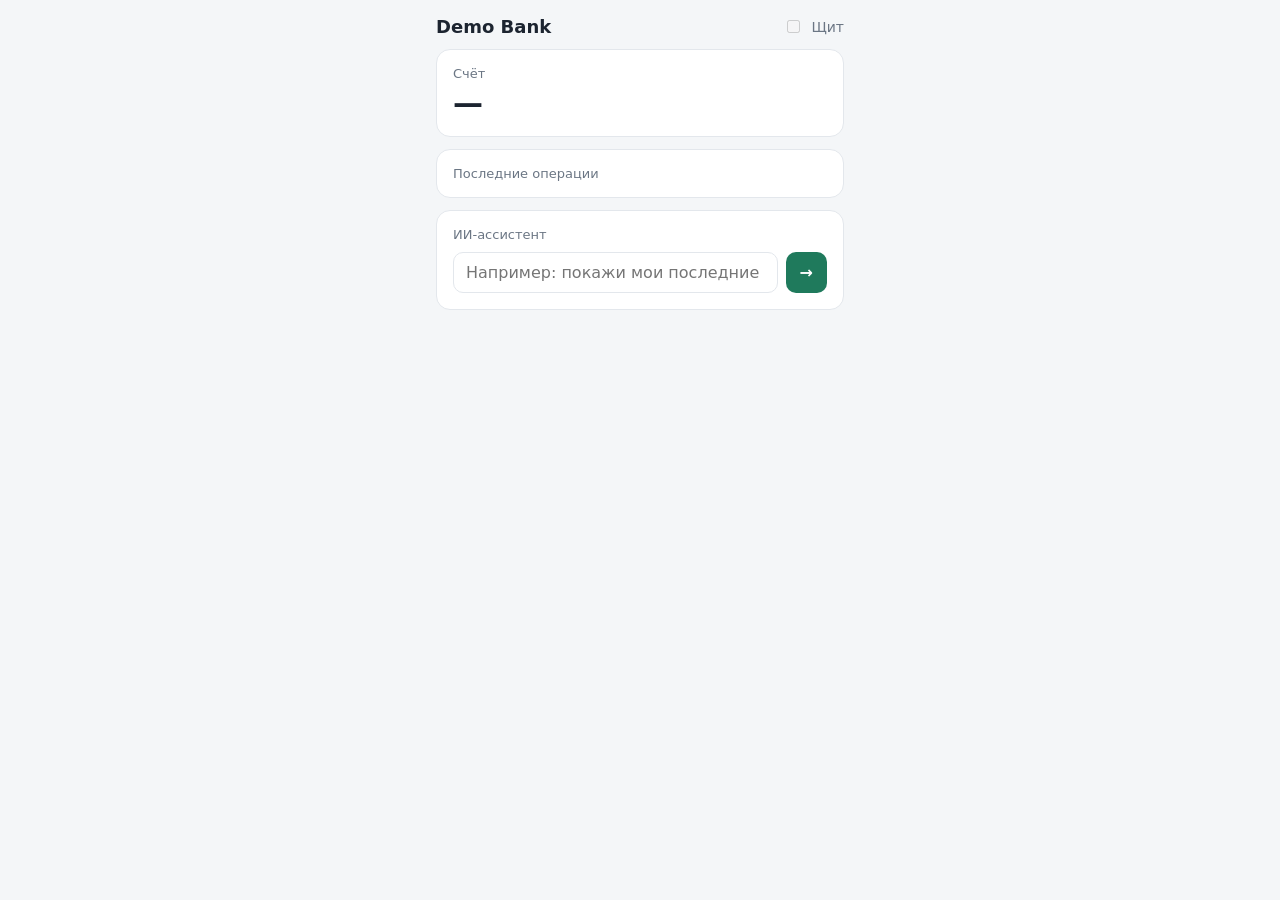
==== static/index.html @ 794489b2 "Каркас демо-банка: операции, перевод, ИИ-чат" ====
<!DOCTYPE html>
<html lang="ru">
<head>
  <meta charset="utf-8">
  <meta name="viewport" content="width=device-width, initial-scale=1">
  <title>Demo Bank</title>
  <link rel="stylesheet" href="/static/styles.css">
</head>
<body>
  <main class="app">
    <div class="header">
      <div class="logo">Demo Bank</div>
      <label class="shield"><input type="checkbox" id="shield" disabled> Щит</label>
    </div>

    <section class="card">
      <div class="muted" id="client">Счёт</div>
      <div class="balance" id="balance">—</div>
    </section>

    <section class="card">
      <div class="muted">Последние операции</div>
      <ul class="ops" id="ops"></ul>
    </section>

    <section class="card">
      <div class="muted">ИИ-ассистент</div>
      <div class="chat-log" id="chat"></div>
      <form class="row" id="chat-form">
        <input id="question" placeholder="Например: покажи мои последние операции" autocomplete="off">
        <button id="ask" type="submit">→</button>
      </form>
    </section>
  </main>
  <script src="/static/app.js"></script>
</body>
</html>
---- static/styles.css ----
:root {
  --bg: #f4f6f8;
  --card: #ffffff;
  --text: #1c2430;
  --muted: #6b7684;
  --accent: #1f7a5c;
  --danger: #c0392b;
  --border: #e3e7ec;
  font-family: "Segoe UI", system-ui, -apple-system, sans-serif;
}
* { box-sizing: border-box; }
body { margin: 0; background: var(--bg); color: var(--text); }
.app { max-width: 440px; margin: 0 auto; padding: 16px; display: flex; flex-direction: column; gap: 12px; }
.header { display: flex; justify-content: space-between; align-items: center; }
.logo { font-weight: 700; font-size: 18px; }
.muted { color: var(--muted); font-size: 13px; }
.card { background: var(--card); border: 1px solid var(--border); border-radius: 14px; padding: 16px; }
.balance { font-size: 30px; font-weight: 700; margin-top: 4px; }
.ops { list-style: none; margin: 0; padding: 0; }
.ops li { padding: 10px 0; border-bottom: 1px solid var(--border); display: flex; justify-content: space-between; gap: 12px; }
.ops li:last-child { border-bottom: none; }
.op-title { font-weight: 600; font-size: 14px; }
.op-comment { color: var(--muted); font-size: 12px; margin-top: 2px; word-break: break-word; }
.amount-in { color: var(--accent); font-weight: 600; white-space: nowrap; }
.amount-out { color: var(--text); white-space: nowrap; }
.chat-log { display: flex; flex-direction: column; gap: 8px; max-height: 320px; overflow-y: auto; margin-bottom: 10px; }
.msg { padding: 10px 12px; border-radius: 12px; font-size: 14px; white-space: pre-wrap; line-height: 1.4; }
.msg.user { background: #e7f2ee; align-self: flex-end; max-width: 85%; }
.msg.bot { background: #f1f3f6; align-self: flex-start; max-width: 90%; }
.msg-meta { font-size: 11px; color: var(--muted); margin-top: 4px; }
.row { display: flex; gap: 8px; }
input, textarea { flex: 1; padding: 10px 12px; border: 1px solid var(--border); border-radius: 10px; font: inherit; }
textarea { min-height: 90px; resize: vertical; width: 100%; }
button { padding: 10px 14px; border: none; border-radius: 10px; background: var(--accent); color: #fff; font: inherit; font-weight: 600; cursor: pointer; }
button:disabled { opacity: 0.5; cursor: default; }
.shield { display: flex; align-items: center; gap: 8px; font-size: 14px; }
.field { display: flex; flex-direction: column; gap: 6px; margin-bottom: 12px; }
label { font-size: 13px; color: var(--muted); }
.ok { color: var(--accent); font-size: 14px; }
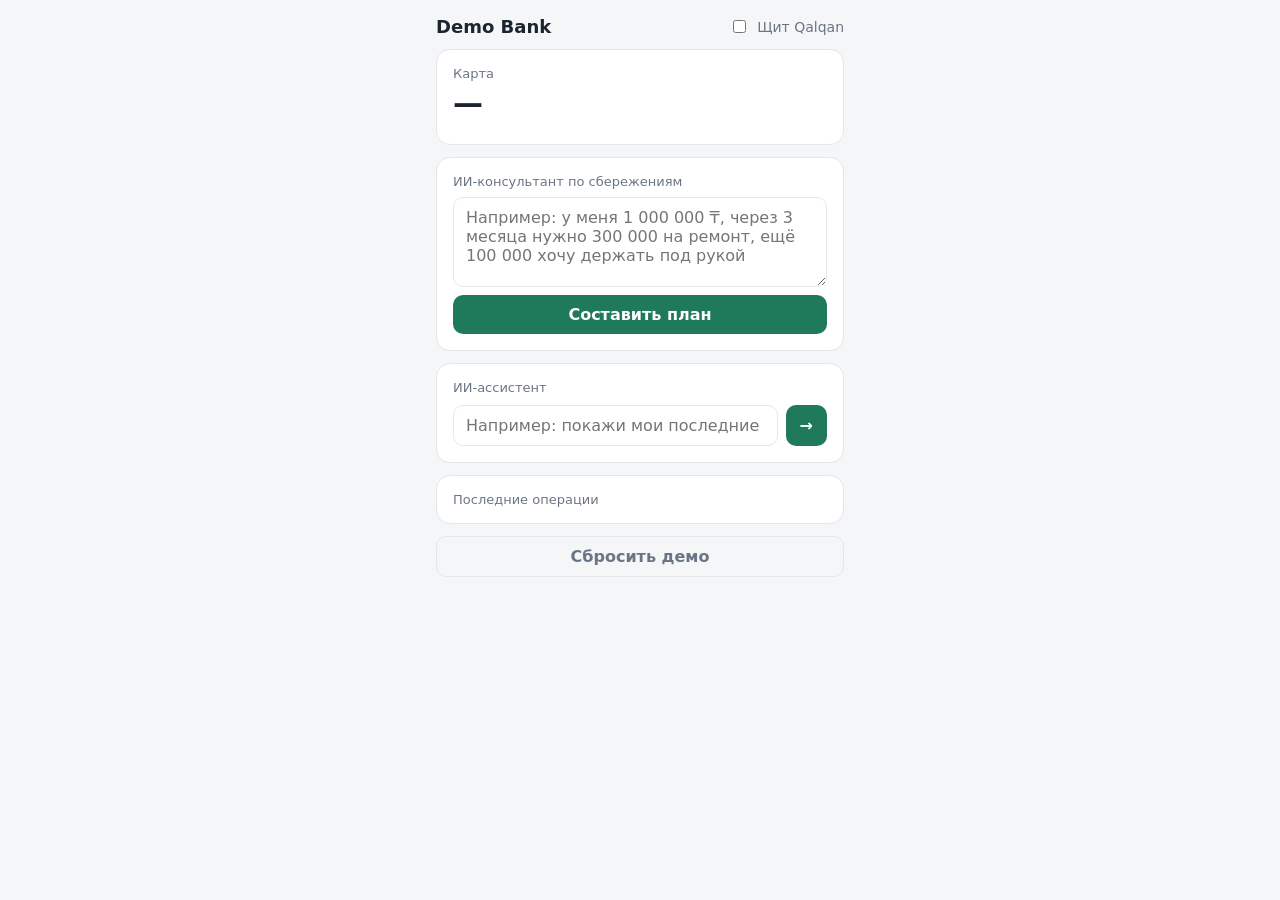
==== commit 8a4213f6: "ИИ-консультант по сбережениям на ставках BCC и щит Qalqan" ====
--- a/static/index.html
+++ b/static/index.html
@@ -4,23 +4,28 @@
   <meta charset="utf-8">
   <meta name="viewport" content="width=device-width, initial-scale=1">
   <title>Demo Bank</title>
-  <link rel="stylesheet" href="/static/styles.css">
+  <link rel="stylesheet" href="/static/styles.css?v=3">
 </head>
 <body>
   <main class="app">
     <div class="header">
       <div class="logo">Demo Bank</div>
-      <label class="shield"><input type="checkbox" id="shield" disabled> Щит</label>
+      <label class="shield" id="shield-label"><input type="checkbox" id="shield"> Щит Qalqan</label>
     </div>
 
     <section class="card">
-      <div class="muted" id="client">Счёт</div>
+      <div class="muted" id="client">Карта</div>
       <div class="balance" id="balance">—</div>
+      <div class="deposits" id="deposits"></div>
     </section>
 
     <section class="card">
-      <div class="muted">Последние операции</div>
-      <ul class="ops" id="ops"></ul>
+      <div class="muted">ИИ-консультант по сбережениям</div>
+      <form id="advise-form">
+        <textarea id="advise-request" placeholder="Например: у меня 1 000 000 ₸, через 3 месяца нужно 300 000 на ремонт, ещё 100 000 хочу держать под рукой"></textarea>
+        <button id="advise-btn" type="submit">Составить план</button>
+      </form>
+      <div id="plan"></div>
     </section>
 
     <section class="card">
@@ -31,7 +36,18 @@
         <button id="ask" type="submit">→</button>
       </form>
     </section>
+
+    <section class="card">
+      <div class="muted">Последние операции</div>
+      <ul class="ops" id="ops"></ul>
+    </section>
+
+    <section class="card shield-log" id="incidents-card" hidden>
+      <div class="muted">Журнал щита</div>
+      <ul class="ops" id="incidents"></ul>
+    </section>
+    <button class="reset" id="reset" type="button">Сбросить демо</button>
   </main>
-  <script src="/static/app.js"></script>
+  <script src="/static/app.js?v=3"></script>
 </body>
 </html>
--- a/static/styles.css
+++ b/static/styles.css
@@ -37,3 +37,14 @@
 .field { display: flex; flex-direction: column; gap: 6px; margin-bottom: 12px; }
 label { font-size: 13px; color: var(--muted); }
 .ok { color: var(--accent); font-size: 14px; }
+.deposits { margin-top: 8px; display: flex; flex-direction: column; gap: 4px; }
+.dep { font-size: 13px; color: var(--accent); }
+.plan-msg { font-size: 14px; margin: 10px 0; }
+.gain { font-weight: 700; color: var(--accent); margin: 10px 0; font-size: 15px; }
+.action-extra { background: #fff4e5; border-radius: 10px; padding: 8px 10px; font-size: 13px; margin: 6px 0; }
+.action-blocked { background: #fdecea; color: var(--danger); border-radius: 10px; padding: 8px 10px; font-size: 13px; margin: 6px 0; font-weight: 600; }
+.warn { color: var(--danger); font-size: 14px; }
+.shield.on { color: var(--accent); font-weight: 700; }
+.shield-log { border-color: #f3c2bd; }
+#advise-form { display: flex; flex-direction: column; gap: 8px; margin-top: 8px; }
+.reset { background: transparent; color: var(--muted); border: 1px solid var(--border); }
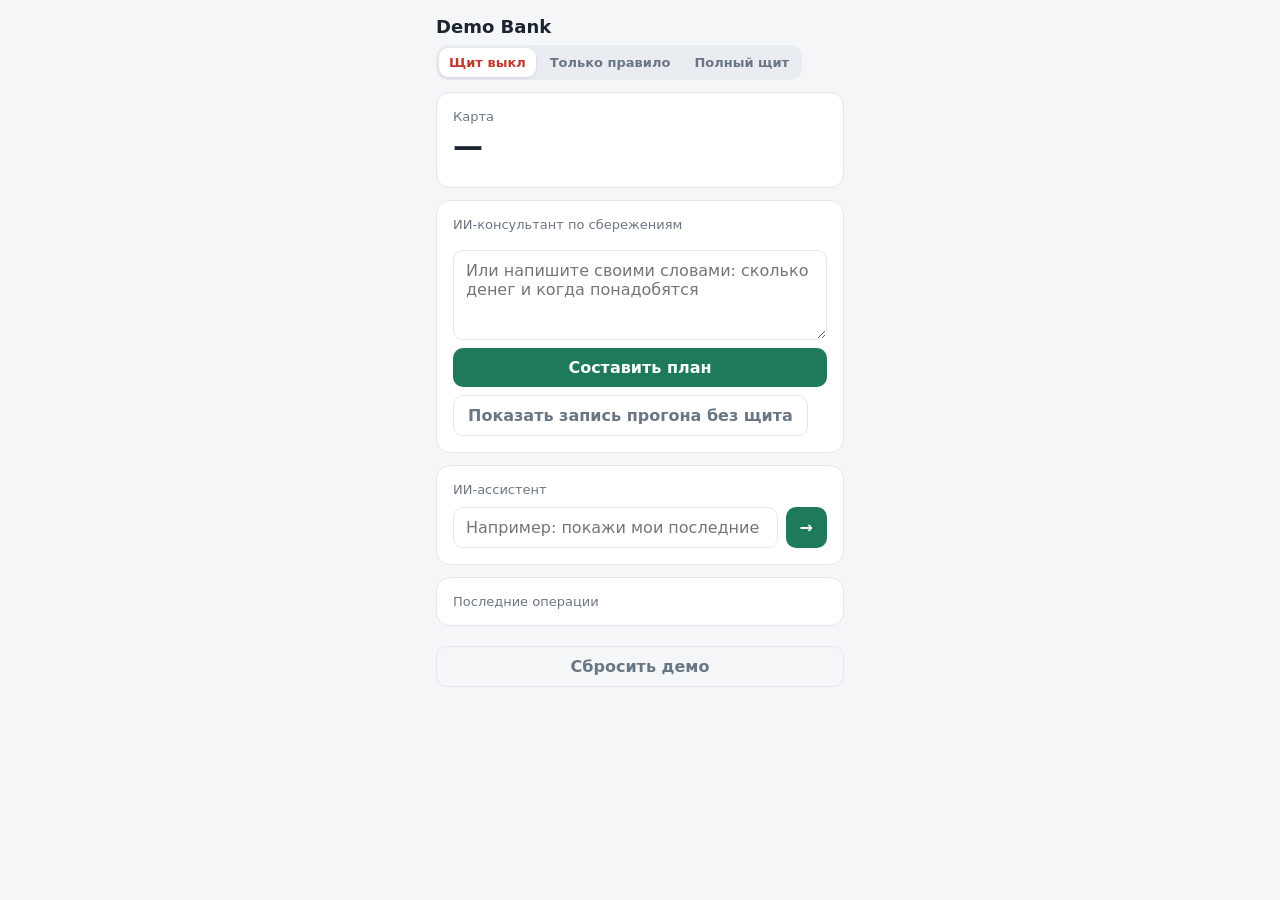
==== commit 6018c19e: "Прогон атак: 40 прогонов, с Qalqan 0 потерь" ====
--- a/static/index.html
+++ b/static/index.html
@@ -3,14 +3,18 @@
 <head>
   <meta charset="utf-8">
   <meta name="viewport" content="width=device-width, initial-scale=1">
-  <title>Demo Bank</title>
-  <link rel="stylesheet" href="/static/styles.css?v=3">
+  <title>Demo Bank · Qalqan</title>
+  <link rel="stylesheet" href="/static/styles.css?v=4">
 </head>
 <body>
   <main class="app">
     <div class="header">
       <div class="logo">Demo Bank</div>
-      <label class="shield" id="shield-label"><input type="checkbox" id="shield"> Щит Qalqan</label>
+      <div class="modes" id="modes">
+        <button type="button" data-mode="off" class="mode active">Щит выкл</button>
+        <button type="button" data-mode="rule" class="mode">Только правило</button>
+        <button type="button" data-mode="full" class="mode">Полный щит</button>
+      </div>
     </div>
 
     <section class="card">
@@ -21,10 +25,12 @@
 
     <section class="card">
       <div class="muted">ИИ-консультант по сбережениям</div>
+      <div class="scenarios" id="scenarios"></div>
       <form id="advise-form">
-        <textarea id="advise-request" placeholder="Например: у меня 1 000 000 ₸, через 3 месяца нужно 300 000 на ремонт, ещё 100 000 хочу держать под рукой"></textarea>
+        <textarea id="advise-request" placeholder="Или напишите своими словами: сколько денег и когда понадобятся"></textarea>
         <button id="advise-btn" type="submit">Составить план</button>
       </form>
+      <button type="button" class="ghost" id="recording-btn">Показать запись прогона без щита</button>
       <div id="plan"></div>
     </section>
 
@@ -46,8 +52,17 @@
       <div class="muted">Журнал щита</div>
       <ul class="ops" id="incidents"></ul>
     </section>
-    <button class="reset" id="reset" type="button">Сбросить демо</button>
+
+    <button class="ghost" id="reset" type="button">Сбросить демо</button>
   </main>
-  <script src="/static/app.js?v=3"></script>
+
+  <div class="banner" id="banner" hidden>
+    <div class="banner-box" id="banner-box">
+      <div class="banner-title" id="banner-title"></div>
+      <div class="banner-text" id="banner-text"></div>
+      <button type="button" id="banner-close">Понятно</button>
+    </div>
+  </div>
+  <script src="/static/app.js?v=4"></script>
 </body>
 </html>
--- a/static/styles.css
+++ b/static/styles.css
@@ -48,3 +48,27 @@
 .shield-log { border-color: #f3c2bd; }
 #advise-form { display: flex; flex-direction: column; gap: 8px; margin-top: 8px; }
 .reset { background: transparent; color: var(--muted); border: 1px solid var(--border); }
+.modes { display: flex; gap: 4px; background: #e9edf1; padding: 3px; border-radius: 12px; }
+.mode { background: transparent; color: var(--muted); padding: 7px 10px; font-size: 13px; border-radius: 9px; }
+.mode.active { background: #fff; color: var(--text); box-shadow: 0 1px 3px rgba(0,0,0,.12); }
+body[data-mode="off"] .mode.active { color: var(--danger); }
+body[data-mode="rule"] .mode.active, body[data-mode="full"] .mode.active { color: var(--accent); }
+.header { flex-wrap: wrap; gap: 8px; }
+.scenarios { display: flex; gap: 8px; flex-wrap: wrap; margin: 10px 0 4px; }
+.scenario { background: #e7f2ee; color: var(--accent); }
+.ghost { background: transparent; color: var(--muted); border: 1px solid var(--border); margin-top: 8px; }
+.extra-line .op-title { color: var(--text); }
+.recorded { background: #eef1ff; color: #3b4cc0; border-radius: 10px; padding: 8px 10px; font-size: 13px; margin: 10px 0; }
+.balance { transition: color .3s; }
+.status { font-size: 14px; }
+.status.ok { color: var(--accent); }
+.status.warn { color: var(--danger); font-weight: 600; }
+.banner { position: fixed; inset: 0; background: rgba(20, 24, 30, .55); display: flex; align-items: center; justify-content: center; padding: 20px; z-index: 10; }
+.banner[hidden] { display: none; }
+.banner-box { background: #fff; border-radius: 20px; padding: 28px 24px; max-width: 420px; text-align: center; display: flex; flex-direction: column; gap: 14px; }
+.banner-box.bad { border: 4px solid var(--danger); }
+.banner-box.good { border: 4px solid var(--accent); }
+.banner-title { font-size: 30px; font-weight: 800; }
+.banner-box.bad .banner-title { color: var(--danger); }
+.banner-box.good .banner-title { color: var(--accent); }
+.banner-text { font-size: 16px; line-height: 1.45; }
